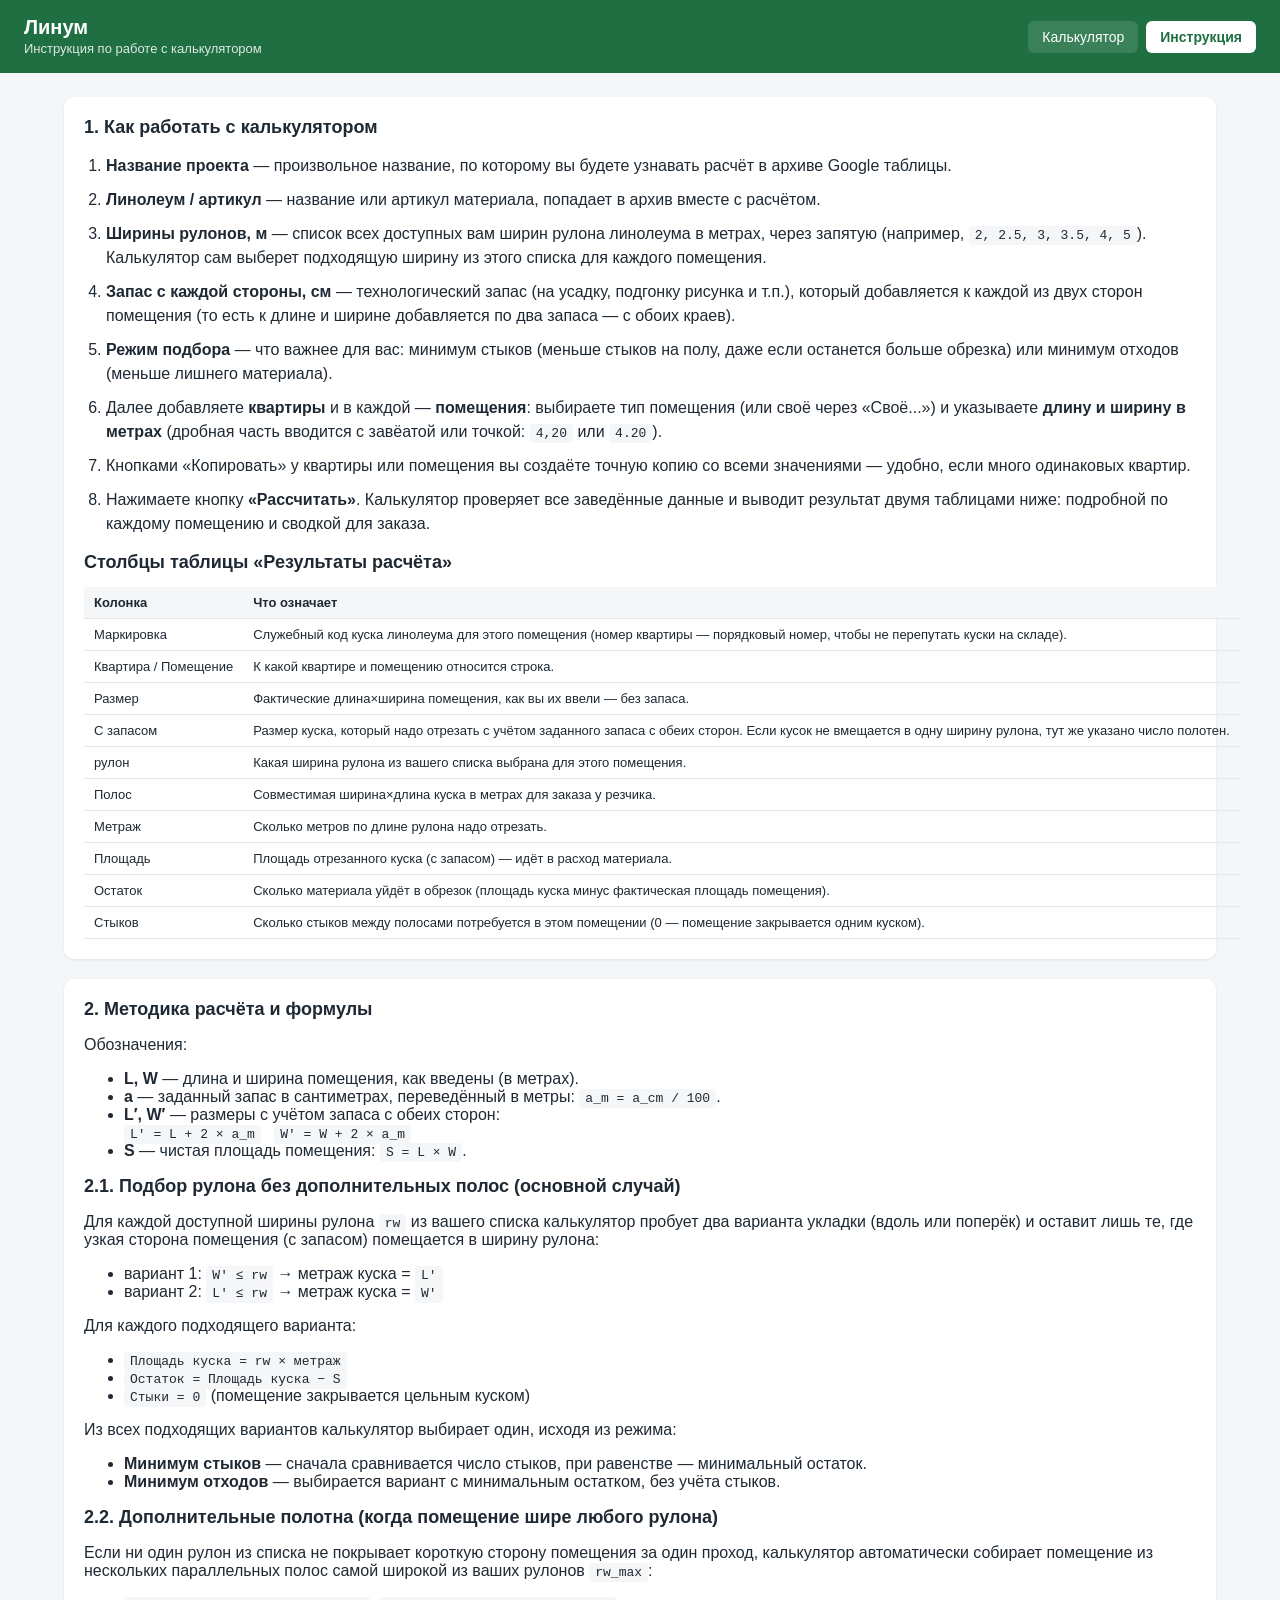
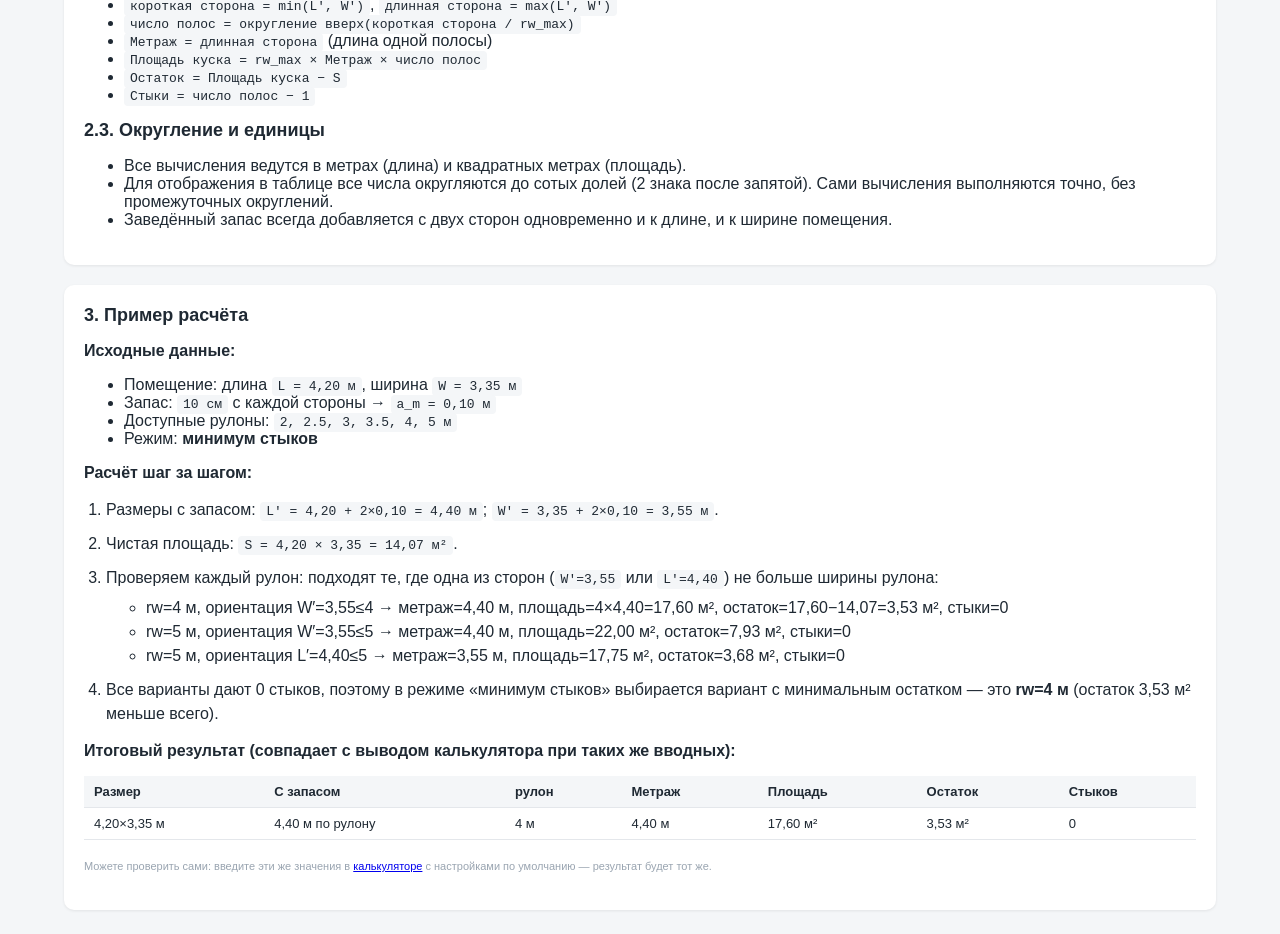
==== instructions.html @ 34b905cc "Add Instructions page with navigation" ====
<!doctype html>
<html lang="ru">
<head>
<meta charset="utf-8">
<meta name="viewport" content="width=device-width,initial-scale=1">
<title>Инструкция — Линум</title>
<link rel="stylesheet" href="style.css">
</head>
<body>
<header>
  <div><b>Линум</b><span>Инструкция по работе с калькулятором</span></div>
  <nav class="topnav">
    <a href="index.html">Калькулятор</a>
    <a href="instructions.html" class="active">Инструкция</a>
  </nav>
</header>
<main>

  <section class="card">
    <h1>1. Как работать с калькулятором</h1>
    <ol class="steps">
      <li><b>Название проекта</b> — произвольное название, по которому вы будете узнавать расчёт в архиве Google таблицы.</li>
      <li><b>Линолеум / артикул</b> — название или артикул материала, попадает в архив вместе с расчётом.</li>
      <li><b>Ширины рулонов, м</b> — список всех доступных вам ширин рулона линолеума в метрах, через запятую (например, <code>2, 2.5, 3, 3.5, 4, 5</code>). Калькулятор сам выберет подходящую ширину из этого списка для каждого помещения.</li>
      <li><b>Запас с каждой стороны, см</b> — технологический запас (на усадку, подгонку рисунка и т.п.), который добавляется к каждой из двух сторон помещения (то есть к длине и ширине добавляется по два запаса — с обоих краев).</li>
      <li><b>Режим подбора</b> — что важнее для вас: минимум стыков (меньше стыков на полу, даже если останется больше обрезка) или минимум отходов (меньше лишнего материала).</li>
      <li>Далее добавляете <b>квартиры</b> и в каждой — <b>помещения</b>: выбираете тип помещения (или своё через «Своё...») и указываете <b>длину и ширину в метрах</b> (дробная часть вводится с завёатой или точкой: <code>4,20</code> или <code>4.20</code>).</li>
      <li>Кнопками «Копировать» у квартиры или помещения вы создаёте точную копию со всеми значениями — удобно, если много одинаковых квартир.</li>
      <li>Нажимаете кнопку <b>«Рассчитать»</b>. Калькулятор проверяет все заведённые данные и выводит результат двумя таблицами ниже: подробной по каждому помещению и сводкой для заказа.</li>
    </ol>

    <h2>Столбцы таблицы «Результаты расчёта»</h2>
    <table>
      <thead><tr><th>Колонка</th><th>Что означает</th></tr></thead>
      <tbody>
        <tr><td>Маркировка</td><td>Служебный код куска линолеума для этого помещения (номер квартиры — порядковый номер, чтобы не перепутать куски на складе).</td></tr>
        <tr><td>Квартира / Помещение</td><td>К какой квартире и помещению относится строка.</td></tr>
        <tr><td>Размер</td><td>Фактические длина×ширина помещения, как вы их ввели — без запаса.</td></tr>
        <tr><td>С запасом</td><td>Размер куска, который надо отрезать с учётом заданного запаса с обеих сторон. Если кусок не вмещается в одну ширину рулона, тут же указано число полотен.</td></tr>
        <tr><td>рулон</td><td>Какая ширина рулона из вашего списка выбрана для этого помещения.</td></tr>
        <tr><td>Полос</td><td>Совместимая ширина×длина куска в метрах для заказа у резчика.</td></tr>
        <tr><td>Метраж</td><td>Сколько метров по длине рулона надо отрезать.</td></tr>
        <tr><td>Площадь</td><td>Площадь отрезанного куска (с запасом) — идёт в расход материала.</td></tr>
        <tr><td>Остаток</td><td>Сколько материала уйдёт в обрезок (площадь куска минус фактическая площадь помещения).</td></tr>
        <tr><td>Стыков</td><td>Сколько стыков между полосами потребуется в этом помещении (0 — помещение закрывается одним куском).</td></tr>
      </tbody>
    </table>
  </section>

  <section class="card">
    <h1>2. Методика расчёта и формулы</h1>
    <p>Обозначения:</p>
    <ul>
      <li><b>L, W</b> — длина и ширина помещения, как введены (в метрах).</li>
      <li><b>a</b> — заданный запас в сантиметрах, переведённый в метры: <code>a_m = a_cm / 100</code>.</li>
      <li><b>L′, W′</b> — размеры с учётом запаса с обеих сторон:<br>
        <code>L′ = L + 2 × a_m</code>&nbsp;&nbsp;&nbsp;<code>W′ = W + 2 × a_m</code></li>
      <li><b>S</b> — чистая площадь помещения: <code>S = L × W</code>.</li>
    </ul>

    <h2>2.1. Подбор рулона без дополнительных полос (основной случай)</h2>
    <p>Для каждой доступной ширины рулона <code>rw</code> из вашего списка калькулятор пробует два варианта укладки (вдоль или поперёк) и оставит лишь те, где узкая сторона помещения (с запасом) помещается в ширину рулона:</p>
    <ul>
      <li>вариант 1: <code>W′ ≤ rw</code> → метраж куска = <code>L′</code></li>
      <li>вариант 2: <code>L′ ≤ rw</code> → метраж куска = <code>W′</code></li>
    </ul>
    <p>Для каждого подходящего варианта:</p>
    <ul>
      <li><code>Площадь куска = rw × метраж</code></li>
      <li><code>Остаток = Площадь куска − S</code></li>
      <li><code>Стыки = 0</code> (помещение закрывается цельным куском)</li>
    </ul>
    <p>Из всех подходящих вариантов калькулятор выбирает один, исходя из режима:</p>
    <ul>
      <li><b>Минимум стыков</b> — сначала сравнивается число стыков, при равенстве — минимальный остаток.</li>
      <li><b>Минимум отходов</b> — выбирается вариант с минимальным остатком, без учёта стыков.</li>
    </ul>

    <h2>2.2. Дополнительные полотна (когда помещение шире любого рулона)</h2>
    <p>Если ни один рулон из списка не покрывает короткую сторону помещения за один проход, калькулятор автоматически собирает помещение из нескольких параллельных полос самой широкой из ваших рулонов <code>rw_max</code>:</p>
    <ul>
      <li><code>короткая сторона = min(L′, W′)</code>, <code>длинная сторона = max(L′, W′)</code></li>
      <li><code>число полос = округление вверх(короткая сторона / rw_max)</code></li>
      <li><code>Метраж = длинная сторона</code> (длина одной полосы)</li>
      <li><code>Площадь куска = rw_max × Метраж × число полос</code></li>
      <li><code>Остаток = Площадь куска − S</code></li>
      <li><code>Стыки = число полос − 1</code></li>
    </ul>

    <h2>2.3. Округление и единицы</h2>
    <ul>
      <li>Все вычисления ведутся в метрах (длина) и квадратных метрах (площадь).</li>
      <li>Для отображения в таблице все числа округляются до сотых долей (2 знака после запятой). Сами вычисления выполняются точно, без промежуточных округлений.</li>
      <li>Заведённый запас всегда добавляется с двух сторон одновременно и к длине, и к ширине помещения.</li>
    </ul>
  </section>

  <section class="card">
    <h1>3. Пример расчёта</h1>
    <p><b>Исходные данные:</b></p>
    <ul>
      <li>Помещение: длина <code>L = 4,20 м</code>, ширина <code>W = 3,35 м</code></li>
      <li>Запас: <code>10 см</code> с каждой стороны → <code>a_m = 0,10 м</code></li>
      <li>Доступные рулоны: <code>2, 2.5, 3, 3.5, 4, 5 м</code></li>
      <li>Режим: <b>минимум стыков</b></li>
    </ul>

    <p><b>Расчёт шаг за шагом:</b></p>
    <ol class="steps">
      <li>Размеры с запасом: <code>L′ = 4,20 + 2×0,10 = 4,40 м</code>; <code>W′ = 3,35 + 2×0,10 = 3,55 м</code>.</li>
      <li>Чистая площадь: <code>S = 4,20 × 3,35 = 14,07 м²</code>.</li>
      <li>Проверяем каждый рулон: подходят те, где одна из сторон (<code>W′=3,55</code> или <code>L′=4,40</code>) не больше ширины рулона:
        <ul>
          <li>rw=4 м, ориентация W′=3,55≤4 → метраж=4,40 м, площадь=4×4,40=17,60 м², остаток=17,60−14,07=3,53 м², стыки=0</li>
          <li>rw=5 м, ориентация W′=3,55≤5 → метраж=4,40 м, площадь=22,00 м², остаток=7,93 м², стыки=0</li>
          <li>rw=5 м, ориентация L′=4,40≤5 → метраж=3,55 м, площадь=17,75 м², остаток=3,68 м², стыки=0</li>
        </ul>
      </li>
      <li>Все варианты дают 0 стыков, поэтому в режиме «минимум стыков» выбирается вариант с минимальным остатком — это <b>rw=4 м</b> (остаток 3,53 м² меньше всего).</li>
    </ol>

    <p><b>Итоговый результат (совпадает с выводом калькулятора при таких же вводных):</b></p>
    <table>
      <thead><tr><th>Размер</th><th>С запасом</th><th>рулон</th><th>Метраж</th><th>Площадь</th><th>Остаток</th><th>Стыков</th></tr></thead>
      <tbody>
        <tr><td>4,20×3,35 м</td><td>4,40 м по рулону</td><td>4 м</td><td>4,40 м</td><td>17,60 м²</td><td>3,53 м²</td><td>0</td></tr>
      </tbody>
    </table>
    <p><small>Можете проверить сами: введите эти же значения в <a href="index.html">калькуляторе</a> с настройками по умолчанию — результат будет тот же.</small></p>
  </section>

</main>
</body>
</html>
---- style.css ----
*{box-sizing:border-box;}
body{margin:0;font-family:Segoe UI,Arial,sans-serif;background:#f4f6f8;color:#1f2933;}
header{display:flex;justify-content:space-between;align-items:center;padding:16px 24px;background:#1f6f43;color:#fff;flex-wrap:wrap;gap:12px;}
header div b{font-size:20px;display:block;}
header div span{font-size:13px;opacity:.85;}
.topnav{display:flex;gap:8px;flex-wrap:wrap;}
.topnav a{color:#fff;text-decoration:none;padding:8px 14px;border-radius:6px;font-size:14px;background:rgba(255,255,255,.12);}
.topnav a.active{background:#fff;color:#1f6f43;font-weight:600;}
.topnav a:hover{background:rgba(255,255,255,.25);}
.topnav a.active:hover{background:#fff;}
main{max-width:1200px;margin:0 auto;padding:24px;display:flex;flex-direction:column;gap:20px;}
.card{background:#fff;border-radius:10px;padding:20px;box-shadow:0 1px 3px rgba(0,0,0,.08);}
.card h1,.card h2{margin:0 0 14px;font-size:18px;}
.section-head{display:flex;justify-content:space-between;align-items:center;margin-bottom:12px;flex-wrap:wrap;gap:8px;}
.grid.settings{display:grid;grid-template-columns:repeat(auto-fit,minmax(200px,1fr));gap:12px;}
label{display:flex;flex-direction:column;font-size:13px;color:#52606d;gap:4px;}
input,select{padding:8px 10px;border:1px solid #d3dae0;border-radius:6px;font-size:14px;}
small{color:#9aa5b1;font-size:11px;}
.actions{display:flex;gap:10px;margin-top:12px;flex-wrap:wrap;}
button{cursor:pointer;border:none;border-radius:6px;padding:9px 16px;font-size:14px;font-weight:600;}
button.primary{background:#1f6f43;color:#fff;}
button.secondary{background:#e4e7eb;color:#1f2933;}
button.danger{background:#fde8e8;color:#c53030;}
button:hover{opacity:.9;}
.apartment{border:1px solid #e4e7eb;border-radius:8px;padding:14px;margin-bottom:14px;}
.apt-fields{display:flex;gap:10px;flex-wrap:wrap;}
.rooms{display:flex;flex-direction:column;gap:8px;margin:12px 0;}
.room{display:grid;grid-template-columns:1.2fr 1fr 1fr 1fr 1.4fr auto auto;gap:8px;align-items:center;}
.room label{margin:0;}
.table-wrap{overflow-x:auto;}
table{width:100%;border-collapse:collapse;font-size:13px;}
th,td{padding:8px 10px;border-bottom:1px solid #e4e7eb;text-align:left;white-space:nowrap;}
th{background:#f4f6f8;font-weight:600;}
.filters{display:flex;gap:8px;flex-wrap:wrap;}
.message{min-height:20px;color:#c53030;font-size:13px;margin:8px 0 0;}
.steps{padding-left:22px;display:flex;flex-direction:column;gap:10px;}
.steps li{line-height:1.5;}
.steps ul{margin-top:6px;}
code{background:#f4f6f8;padding:2px 6px;border-radius:4px;font-size:13px;}
@media (max-width:640px){
  table th, table td{white-space:normal;}
  .room{grid-template-columns:1fr;}
}
@media print{
  header .actions,.card .actions,.filters,.topnav,#addApartment,.delete-apt,.delete-room,.copy-apt,.copy-room{display:none!important;}
  body{background:#fff;}
  .card{box-shadow:none;border:1px solid #ddd;}
}
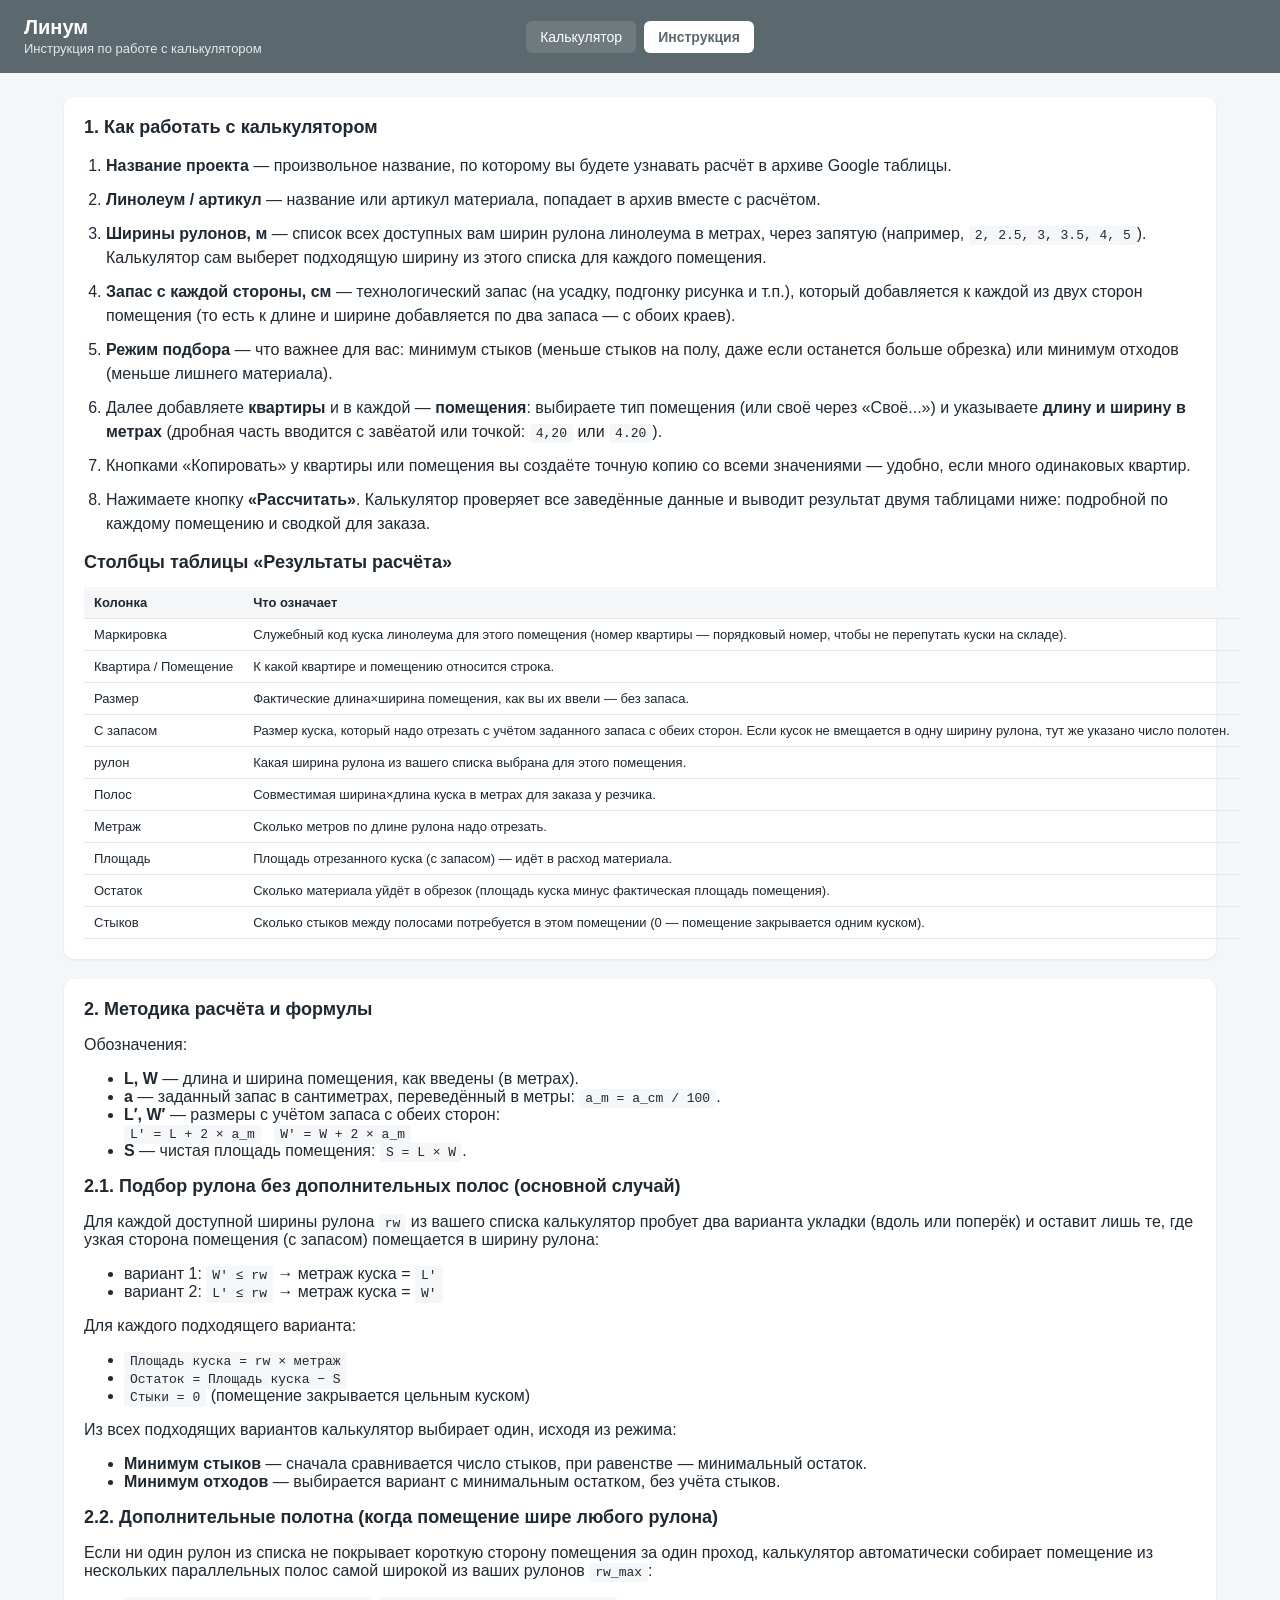
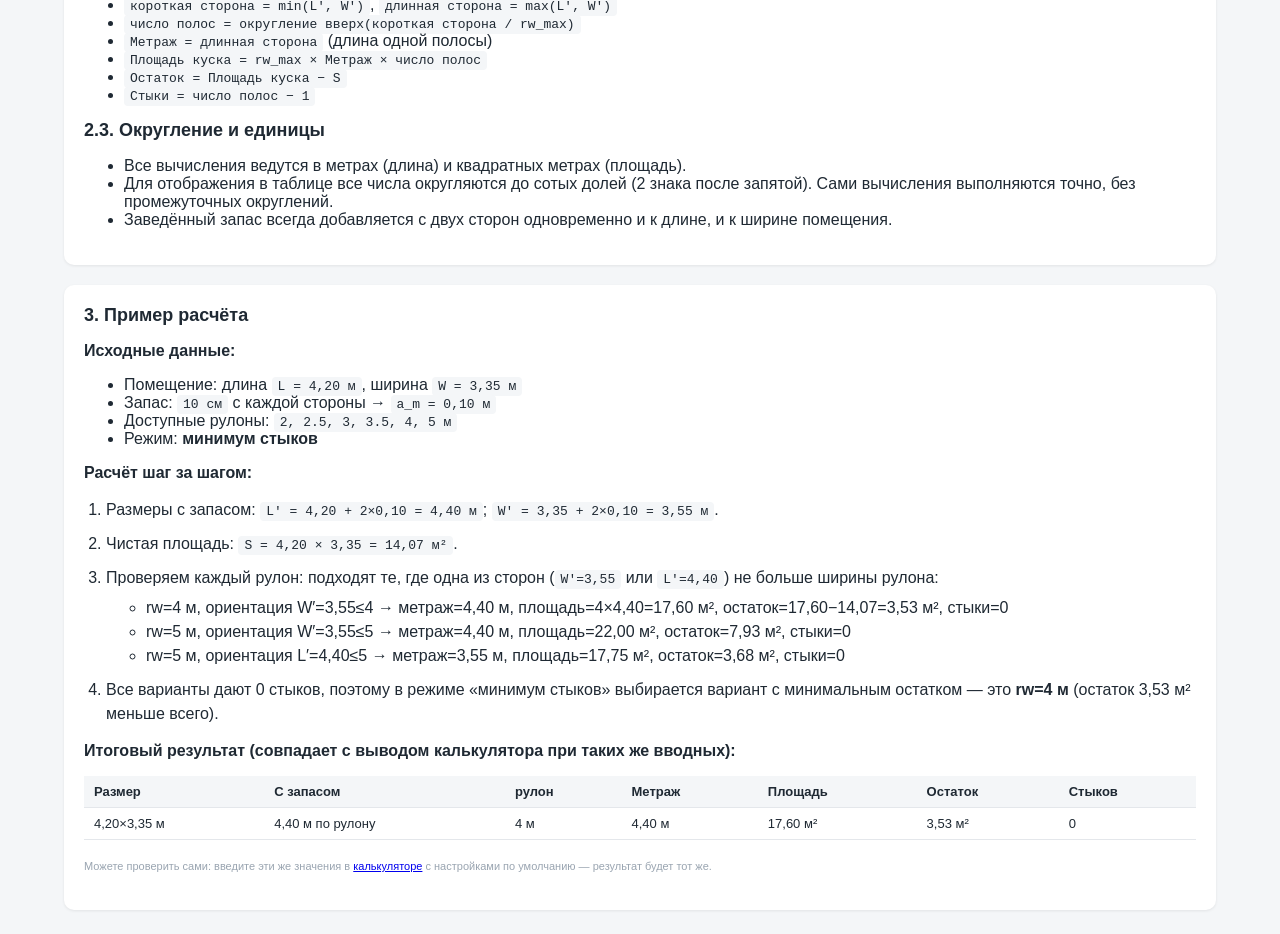
==== commit c3bc4b97: "Кнопки Калькулятор/Инструкция теперь по центру шапки на обеих страницах" ====
--- a/instructions.html
+++ b/instructions.html
@@ -13,6 +13,7 @@
     <a href="index.html">Калькулятор</a>
     <a href="instructions.html" class="active">Инструкция</a>
   </nav>
+  <span></span>
 </header>
 <main>
 
--- a/style.css
+++ b/style.css
@@ -1,48 +1,105 @@
+:root {
+  --accent: #5B686D;
+  --danger: #c53030;
+  --border: #e4e7eb;
+  --text: #1f2933;
+  --muted: #9aa5b1;
+  --bg-soft: #fbfcfd;
+}
 *{box-sizing:border-box;}
-body{margin:0;font-family:Segoe UI,Arial,sans-serif;background:#f4f6f8;color:#1f2933;}
-header{display:flex;justify-content:space-between;align-items:center;padding:16px 24px;background:#1f6f43;color:#fff;flex-wrap:wrap;gap:12px;}
+body{margin:0;font-family:Segoe UI,Arial,sans-serif;background:#f4f6f8;color:var(--text);}
+header{display:grid;grid-template-columns:1fr auto 1fr;align-items:center;padding:16px 24px;background:var(--accent);color:#fff;gap:12px;}
+header>div:first-child{justify-self:start;}
+header .topnav{justify-self:center;}
+header>button{justify-self:end;}
 header div b{font-size:20px;display:block;}
 header div span{font-size:13px;opacity:.85;}
 .topnav{display:flex;gap:8px;flex-wrap:wrap;}
 .topnav a{color:#fff;text-decoration:none;padding:8px 14px;border-radius:6px;font-size:14px;background:rgba(255,255,255,.12);}
-.topnav a.active{background:#fff;color:#1f6f43;font-weight:600;}
+.topnav a.active{background:#fff;color:var(--accent);font-weight:600;}
 .topnav a:hover{background:rgba(255,255,255,.25);}
 .topnav a.active:hover{background:#fff;}
 main{max-width:1200px;margin:0 auto;padding:24px;display:flex;flex-direction:column;gap:20px;}
 .card{background:#fff;border-radius:10px;padding:20px;box-shadow:0 1px 3px rgba(0,0,0,.08);}
 .card h1,.card h2{margin:0 0 14px;font-size:18px;}
 .section-head{display:flex;justify-content:space-between;align-items:center;margin-bottom:12px;flex-wrap:wrap;gap:8px;}
-.grid.settings{display:grid;grid-template-columns:repeat(auto-fit,minmax(200px,1fr));gap:12px;}
-label{display:flex;flex-direction:column;font-size:13px;color:#52606d;gap:4px;}
-input,select{padding:8px 10px;border:1px solid #d3dae0;border-radius:6px;font-size:14px;}
-small{color:#9aa5b1;font-size:11px;}
+
+.grid.settings{display:grid;grid-template-columns:repeat(6,minmax(0,1fr));gap:16px;align-items:start;}
+.grid.settings label{justify-content:flex-start;}
+.settings-hint{margin:10px 0 0;color:var(--muted);font-size:12px;line-height:1.5;}
+label{display:flex;flex-direction:column;font-size:13px;color:#52606d;gap:4px;min-width:0;}
+input,select{width:100%;min-width:0;padding:8px 10px;border:1px solid #d3dae0;border-radius:6px;font-size:14px;height:38px;background:#fff;}
+small{color:var(--muted);font-size:11px;}
 .actions{display:flex;gap:10px;margin-top:12px;flex-wrap:wrap;}
-button{cursor:pointer;border:none;border-radius:6px;padding:9px 16px;font-size:14px;font-weight:600;}
-button.primary{background:#1f6f43;color:#fff;}
-button.secondary{background:#e4e7eb;color:#1f2933;}
-button.danger{background:#fde8e8;color:#c53030;}
-button:hover{opacity:.9;}
-.apartment{border:1px solid #e4e7eb;border-radius:8px;padding:14px;margin-bottom:14px;}
-.apt-fields{display:flex;gap:10px;flex-wrap:wrap;}
-.rooms{display:flex;flex-direction:column;gap:8px;margin:12px 0;}
-.room{display:grid;grid-template-columns:1.2fr 1fr 1fr 1fr 1.4fr auto auto;gap:8px;align-items:center;}
-.room label{margin:0;}
+button{cursor:pointer;border:none;border-radius:6px;padding:9px 16px;font-size:14px;font-weight:600;transition:opacity .15s ease;}
+button.primary{background:var(--accent);color:#fff;}
+button.secondary{background:#e4e7eb;color:var(--text);}
+button.danger{background:#fde8e8;color:var(--danger);}
+button:hover{opacity:.88;}
+button:active{opacity:.75;}
+
+.apartment{border:1px solid var(--border);border-radius:10px;padding:16px;margin-bottom:16px;background:var(--bg-soft);}
+.apt-head{display:flex;justify-content:space-between;align-items:flex-end;gap:16px;flex-wrap:wrap;padding-bottom:14px;margin-bottom:14px;border-bottom:1px solid var(--border);}
+.apt-fields{display:grid;grid-template-columns:minmax(90px,.7fr) minmax(120px,1fr) minmax(160px,1.6fr);gap:12px;flex:1 1 480px;}
+.apt-comment-field{min-width:0;}
+.apt-actions{margin:0;flex:0 0 auto;}
+.apt-actions button{white-space:nowrap;}
+
+.rooms-head{display:grid;grid-template-columns:minmax(150px,1.3fr) minmax(90px,.75fr) minmax(90px,.75fr) minmax(140px,1.3fr) 190px;gap:10px;padding:0 2px 6px;font-size:12px;color:var(--muted);font-weight:600;text-transform:uppercase;letter-spacing:.02em;}
+.rooms{display:flex;flex-direction:column;gap:10px;margin:0 0 14px;}
+.room{display:grid;grid-template-columns:minmax(150px,1.3fr) minmax(90px,.75fr) minmax(90px,.75fr) minmax(140px,1.3fr) 190px;gap:10px;align-items:center;background:#fff;border:1px solid var(--border);border-radius:8px;padding:10px 12px;transition:box-shadow .15s ease;}
+.room:hover{box-shadow:0 1px 4px rgba(0,0,0,.06);}
+.room-main{display:flex;flex-direction:column;gap:6px;min-width:0;}
+.room-main select,.room-main input{height:38px;}
+.room-dim{margin:0;}
+.room-dim .mobile-label{display:none;}
+.room>label,.room>input{margin:0;}
+.room .room-comment{height:38px;}
+.room-actions{display:flex;gap:8px;justify-content:flex-end;}
+.room-actions button{white-space:nowrap;height:38px;}
+.room-actions .delete-room{width:38px;padding:0;flex:0 0 38px;}
+
 .table-wrap{overflow-x:auto;}
 table{width:100%;border-collapse:collapse;font-size:13px;}
-th,td{padding:8px 10px;border-bottom:1px solid #e4e7eb;text-align:left;white-space:nowrap;}
+th,td{padding:8px 10px;border-bottom:1px solid var(--border);text-align:left;white-space:nowrap;}
 th{background:#f4f6f8;font-weight:600;}
+tbody tr:hover{background:#f8fafb;}
 .filters{display:flex;gap:8px;flex-wrap:wrap;}
-.message{min-height:20px;color:#c53030;font-size:13px;margin:8px 0 0;}
+.message{min-height:20px;color:var(--danger);font-size:13px;margin:8px 0 0;}
 .steps{padding-left:22px;display:flex;flex-direction:column;gap:10px;}
 .steps li{line-height:1.5;}
 .steps ul{margin-top:6px;}
 code{background:#f4f6f8;padding:2px 6px;border-radius:4px;font-size:13px;}
+
+@media (max-width:1200px){
+  .grid.settings{grid-template-columns:repeat(3,minmax(0,1fr));}
+  .apt-fields{grid-template-columns:minmax(90px,.7fr) minmax(120px,1fr) minmax(140px,1.4fr);}
+  .rooms-head{display:none;}
+  .room{grid-template-columns:1fr 1fr;grid-template-areas:"main main" "length width" "comment comment" "actions actions";}
+  .room-main{grid-area:main;}
+  .room-length{grid-area:length;}
+  .room-width{grid-area:width;}
+  .room .room-comment{grid-area:comment;}
+  .room-actions{grid-area:actions;justify-content:stretch;}
+  .room-actions button{flex:1 1 0;}
+  .room-actions .delete-room{flex:0 0 44px;}
+  .room-dim .mobile-label{display:block;font-size:12px;color:var(--muted);margin-bottom:4px;}
+}
+@media (max-width:900px){.grid.settings{grid-template-columns:repeat(2,minmax(0,1fr));}}
+@media (max-width:760px){
+  header{padding:14px 16px;}
+  main{padding:16px;}
+  .grid.settings{grid-template-columns:1fr;}
+  .apt-fields{grid-template-columns:1fr;}
+  .apt-head{align-items:stretch;}
+  .apt-actions{display:flex;}
+  .apt-actions button{flex:1 1 0;}
+  table th,table td{white-space:normal;}
+  .topnav{order:3;width:100%;}
+}
+@media print{header .actions,.card .actions,.filters,.topnav,#addApartment,.delete-apt,.delete-room,.copy-apt,.copy-room{display:none!important;}body{background:#fff;}.card{box-shadow:none;border:1px solid #ddd;}}
 @media (max-width:640px){
-  table th, table td{white-space:normal;}
-  .room{grid-template-columns:1fr;}
+  header{grid-template-columns:1fr;}
+  header>div:first-child,header .topnav,header>button,header>span{justify-self:stretch;text-align:center;}
+  header .topnav{justify-content:center;}
 }
-@media print{
-  header .actions,.card .actions,.filters,.topnav,#addApartment,.delete-apt,.delete-room,.copy-apt,.copy-room{display:none!important;}
-  body{background:#fff;}
-  .card{box-shadow:none;border:1px solid #ddd;}
-}
